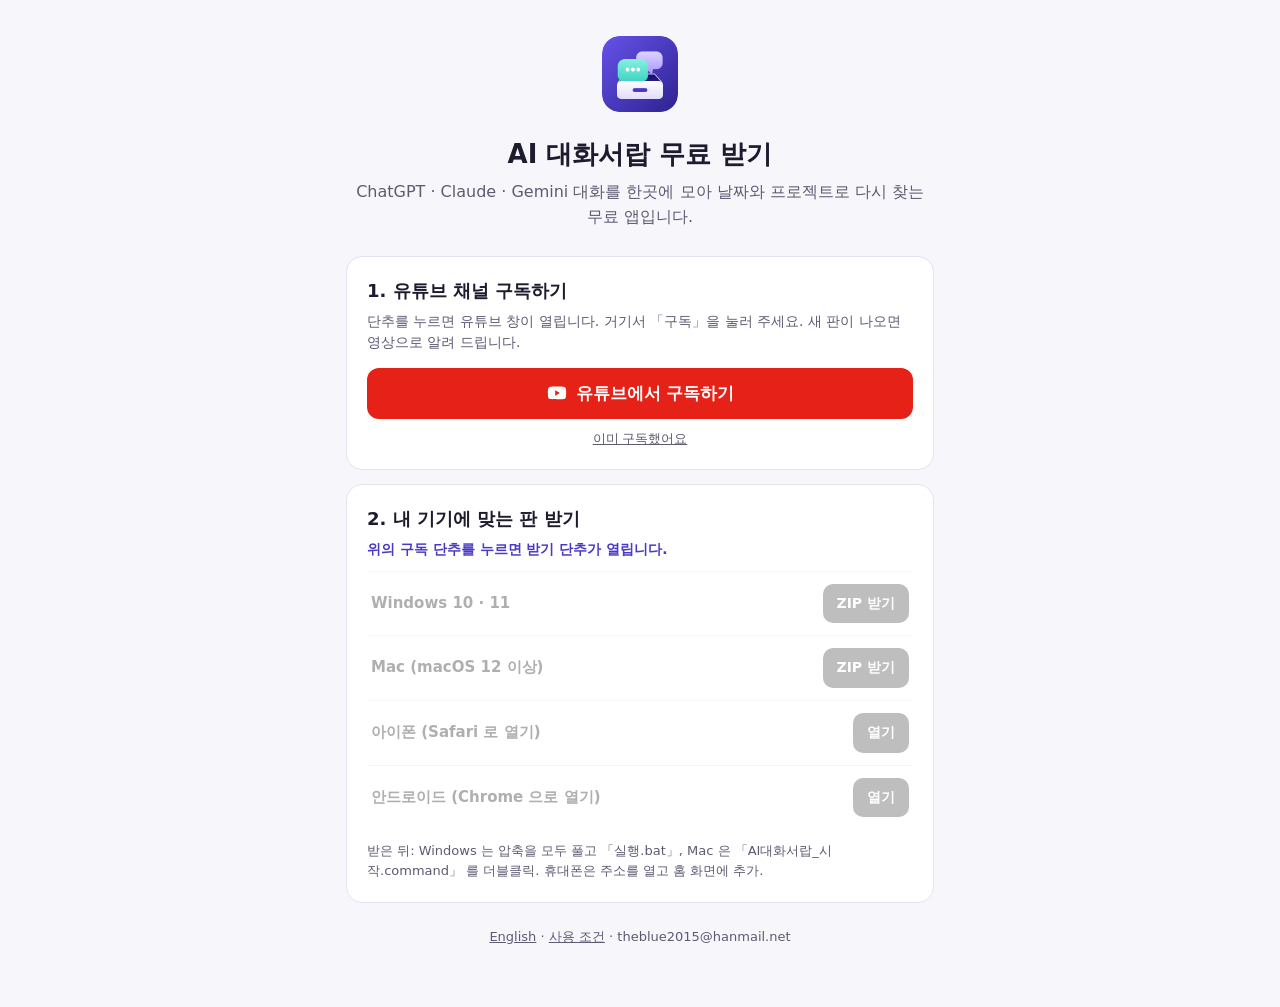
==== download/index.html @ 4c175b6f "Add subscribe-then-download pages and point README to them Co-Authored-By: Claude Opus 5.5 <noreply@" ====
<!doctype html>
<html lang="ko">
<head>
<meta charset="utf-8">
<meta name="viewport" content="width=device-width, initial-scale=1">
<title>AI 대화서랍 받기</title>
<link rel="icon" href="../logo.png">
<style>
:root{--ink:#1d1b2e;--sub:#5d5a72;--line:#e4e2ee;--brand:#493ac5;--bg:#f7f6fb;--card:#fff;--red:#e62117}
*{box-sizing:border-box}
body{margin:0;font-family:-apple-system,"Segoe UI","Malgun Gothic","Apple SD Gothic Neo",system-ui,sans-serif;background:var(--bg);color:var(--ink);line-height:1.55}
main{max-width:620px;margin:0 auto;padding:36px 16px 60px}
header{text-align:center}
header img{width:76px;height:76px;border-radius:18px}
h1{font-size:26px;margin:14px 0 6px}
.lead{color:var(--sub);margin:0 0 26px}
.card{background:var(--card);border:1px solid var(--line);border-radius:16px;padding:20px;margin:14px 0}
h2{font-size:18px;margin:0 0 6px}
.desc{color:var(--sub);font-size:14px;margin:0 0 14px}
.sub{display:flex;align-items:center;justify-content:center;gap:8px;width:100%;border:0;border-radius:12px;padding:14px;font-size:17px;font-weight:700;background:var(--red);color:#fff;cursor:pointer}
.sub svg{width:22px;height:22px}
.ghost{display:block;margin:10px auto 0;background:none;border:0;color:var(--sub);font-size:13px;text-decoration:underline;cursor:pointer}
.locked .row{opacity:.35;pointer-events:none;filter:grayscale(1)}
.lockmsg{font-size:14px;color:var(--brand);margin:0 0 10px;font-weight:600}
.ok{display:none;font-size:14px;color:#137333;font-weight:600;margin:0 0 10px}
.open .ok{display:block} .open .lockmsg{display:none}
.row{display:flex;align-items:center;justify-content:space-between;gap:10px;padding:12px 4px;border-top:1px solid var(--line)}
.row b{font-size:15px}
.row a{flex:none;text-decoration:none;background:var(--brand);color:#fff;border-radius:10px;padding:9px 14px;font-weight:700;font-size:14px}
.row.mine{background:#f1efff;border-radius:10px;border-top:0;padding:12px 10px}
.howto{font-size:13px;color:var(--sub);margin:12px 0 0}
footer{text-align:center;font-size:13px;color:var(--sub);margin-top:24px}
footer a{color:var(--sub)}
</style>
</head>
<body>
<main>
<header><img src="../logo.png" alt=""><h1>AI 대화서랍 무료 받기</h1><p class="lead">ChatGPT · Claude · Gemini 대화를 한곳에 모아 날짜와 프로젝트로 다시 찾는 무료 앱입니다.</p></header>
<section class="card">
<h2>1. 유튜브 채널 구독하기</h2>
<p class="desc">단추를 누르면 유튜브 창이 열립니다. 거기서 「구독」을 눌러 주세요. 새 판이 나오면 영상으로 알려 드립니다.</p>
<button class="sub" id="sub"><svg viewBox="0 0 24 24" fill="#fff"><path d="M21.6 7.2a2.5 2.5 0 0 0-1.8-1.8C18.2 5 12 5 12 5s-6.2 0-7.8.4A2.5 2.5 0 0 0 2.4 7.2 26 26 0 0 0 2 12a26 26 0 0 0 .4 4.8 2.5 2.5 0 0 0 1.8 1.8C5.8 19 12 19 12 19s6.2 0 7.8-.4a2.5 2.5 0 0 0 1.8-1.8A26 26 0 0 0 22 12a26 26 0 0 0-.4-4.8zM10 15V9l5.2 3z"/></svg>유튜브에서 구독하기</button>
<button class="ghost" id="already">이미 구독했어요</button>
</section>
<section class="card locked" id="dl">
<h2>2. 내 기기에 맞는 판 받기</h2>
<p class="lockmsg">위의 구독 단추를 누르면 받기 단추가 열립니다.</p>
<p class="ok">구독 고맙습니다. 받기 단추가 열렸습니다.</p>
<div id="rows">
<div class="row" data-os="win"><b>Windows 10 · 11</b><a href="https://github.com/dodobe1966-pixel/ai-chat-drawer/releases/download/v1.1/AI-Chat-Drawer_Windows_ko_v1.1.zip">ZIP 받기</a></div>
<div class="row" data-os="mac"><b>Mac (macOS 12 이상)</b><a href="https://github.com/dodobe1966-pixel/ai-chat-drawer/releases/download/v1.1/AI-Chat-Drawer_Mac_ko_v1.1.zip">ZIP 받기</a></div>
<div class="row" data-os="ios"><b>아이폰 (Safari 로 열기)</b><a href="../iphone/">열기</a></div>
<div class="row" data-os="android"><b>안드로이드 (Chrome 으로 열기)</b><a href="../phone/">열기</a></div>
</div>
<p class="howto">받은 뒤: Windows 는 압축을 모두 풀고 「실행.bat」, Mac 은 「AI대화서랍_시작.command」 를 더블클릭. 휴대폰은 주소를 열고 홈 화면에 추가.</p>
</section>
<footer><a href="../download-en/">English</a> · <a href="https://github.com/dodobe1966-pixel/ai-chat-drawer/blob/main/TERMS_ko.txt">사용 조건</a> · theblue2015@hanmail.net</footer>
</main>
<script>
(function(){
  var KEY='acd-subscribed', dl=document.getElementById('dl');
  function unlock(){dl.classList.remove('locked');dl.classList.add('open');try{localStorage.setItem(KEY,'1')}catch(e){}}
  try{if(localStorage.getItem(KEY)==='1')unlock()}catch(e){}
  document.getElementById('sub').onclick=function(){window.open('https://www.youtube.com/@aichatdrawer?sub_confirmation=1','_blank','noopener');setTimeout(unlock,1500)};
  document.getElementById('already').onclick=unlock;
  var ua=navigator.userAgent;
  var os=/iPhone|iPad|iPod/.test(ua)?'ios':/Android/.test(ua)?'android':/Mac/.test(ua)?'mac':/Win/.test(ua)?'win':'';
  var rows=document.getElementById('rows'), r=os&&rows.querySelector('[data-os="'+os+'"]');
  if(r){r.classList.add('mine');rows.insertBefore(r,rows.firstChild)}
})();
</script>
</body>
</html>
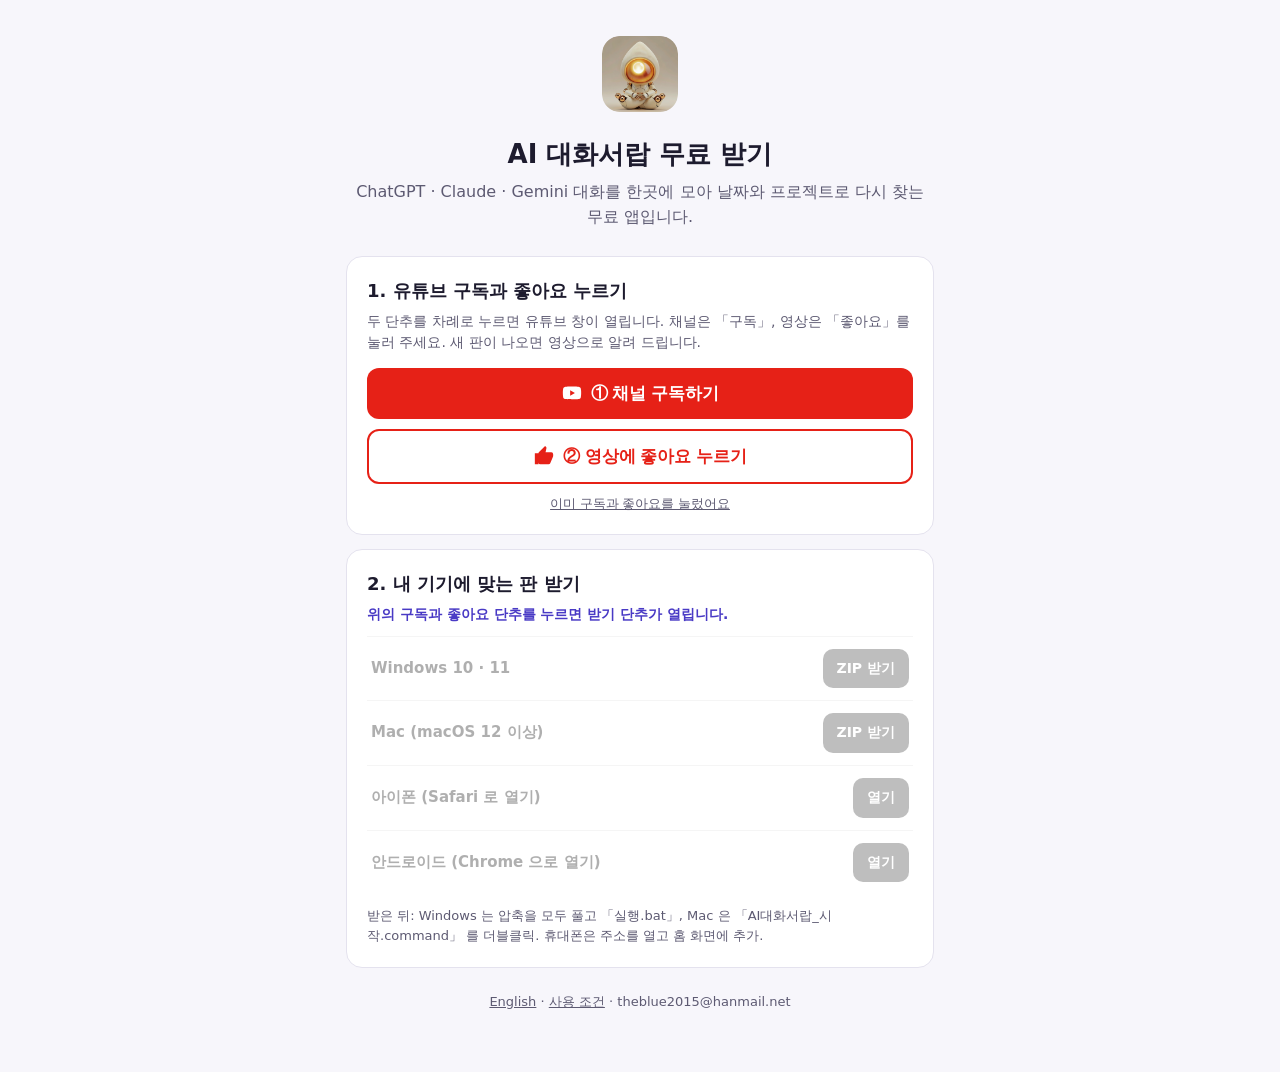
==== commit 878e6447: "Ask for a subscribe and a like before unlocking downloads Co-Authored-By: Claude Opus 5.5 <noreply@a" ====
--- a/download/index.html
+++ b/download/index.html
@@ -19,6 +19,10 @@
 .desc{color:var(--sub);font-size:14px;margin:0 0 14px}
 .sub{display:flex;align-items:center;justify-content:center;gap:8px;width:100%;border:0;border-radius:12px;padding:14px;font-size:17px;font-weight:700;background:var(--red);color:#fff;cursor:pointer}
 .sub svg{width:22px;height:22px}
+#acts{display:grid;gap:10px}
+.sub.like{background:#fff;color:var(--red);border:2px solid var(--red)}
+.sub.done{opacity:.55}
+.sub.done::after{content:" \2713";font-weight:900}
 .ghost{display:block;margin:10px auto 0;background:none;border:0;color:var(--sub);font-size:13px;text-decoration:underline;cursor:pointer}
 .locked .row{opacity:.35;pointer-events:none;filter:grayscale(1)}
 .lockmsg{font-size:14px;color:var(--brand);margin:0 0 10px;font-weight:600}
@@ -37,15 +41,18 @@
 <main>
 <header><img src="../logo.png" alt=""><h1>AI 대화서랍 무료 받기</h1><p class="lead">ChatGPT · Claude · Gemini 대화를 한곳에 모아 날짜와 프로젝트로 다시 찾는 무료 앱입니다.</p></header>
 <section class="card">
-<h2>1. 유튜브 채널 구독하기</h2>
-<p class="desc">단추를 누르면 유튜브 창이 열립니다. 거기서 「구독」을 눌러 주세요. 새 판이 나오면 영상으로 알려 드립니다.</p>
-<button class="sub" id="sub"><svg viewBox="0 0 24 24" fill="#fff"><path d="M21.6 7.2a2.5 2.5 0 0 0-1.8-1.8C18.2 5 12 5 12 5s-6.2 0-7.8.4A2.5 2.5 0 0 0 2.4 7.2 26 26 0 0 0 2 12a26 26 0 0 0 .4 4.8 2.5 2.5 0 0 0 1.8 1.8C5.8 19 12 19 12 19s6.2 0 7.8-.4a2.5 2.5 0 0 0 1.8-1.8A26 26 0 0 0 22 12a26 26 0 0 0-.4-4.8zM10 15V9l5.2 3z"/></svg>유튜브에서 구독하기</button>
-<button class="ghost" id="already">이미 구독했어요</button>
+<h2>1. 유튜브 구독과 좋아요 누르기</h2>
+<p class="desc">두 단추를 차례로 누르면 유튜브 창이 열립니다. 채널은 「구독」, 영상은 「좋아요」를 눌러 주세요. 새 판이 나오면 영상으로 알려 드립니다.</p>
+<div id="acts">
+<button class="sub" id="sub"><svg viewBox="0 0 24 24" fill="#fff"><path d="M21.6 7.2a2.5 2.5 0 0 0-1.8-1.8C18.2 5 12 5 12 5s-6.2 0-7.8.4A2.5 2.5 0 0 0 2.4 7.2 26 26 0 0 0 2 12a26 26 0 0 0 .4 4.8 2.5 2.5 0 0 0 1.8 1.8C5.8 19 12 19 12 19s6.2 0 7.8-.4a2.5 2.5 0 0 0 1.8-1.8A26 26 0 0 0 22 12a26 26 0 0 0-.4-4.8zM10 15V9l5.2 3z"/></svg>① 채널 구독하기</button>
+<button class="sub like" id="like"><svg viewBox="0 0 24 24" fill="#e62117"><path d="M2 21h4V9H2v12zm20-11a2 2 0 0 0-2-2h-6.3l1-4.6v-.3a1.5 1.5 0 0 0-.4-1L13.2 1 6.6 7.6A2 2 0 0 0 6 9v10a2 2 0 0 0 2 2h9a2 2 0 0 0 1.8-1.2l3-7.1c.1-.2.2-.5.2-.7v-2z"/></svg>② 영상에 좋아요 누르기</button>
+</div>
+<button class="ghost" id="already">이미 구독과 좋아요를 눌렀어요</button>
 </section>
 <section class="card locked" id="dl">
 <h2>2. 내 기기에 맞는 판 받기</h2>
-<p class="lockmsg">위의 구독 단추를 누르면 받기 단추가 열립니다.</p>
-<p class="ok">구독 고맙습니다. 받기 단추가 열렸습니다.</p>
+<p class="lockmsg">위의 구독과 좋아요 단추를 누르면 받기 단추가 열립니다.</p>
+<p class="ok">구독과 좋아요 고맙습니다. 받기 단추가 열렸습니다.</p>
 <div id="rows">
 <div class="row" data-os="win"><b>Windows 10 · 11</b><a href="https://github.com/dodobe1966-pixel/ai-chat-drawer/releases/download/v1.1/AI-Chat-Drawer_Windows_ko_v1.1.zip">ZIP 받기</a></div>
 <div class="row" data-os="mac"><b>Mac (macOS 12 이상)</b><a href="https://github.com/dodobe1966-pixel/ai-chat-drawer/releases/download/v1.1/AI-Chat-Drawer_Mac_ko_v1.1.zip">ZIP 받기</a></div>
@@ -61,7 +68,9 @@
   var KEY='acd-subscribed', dl=document.getElementById('dl');
   function unlock(){dl.classList.remove('locked');dl.classList.add('open');try{localStorage.setItem(KEY,'1')}catch(e){}}
   try{if(localStorage.getItem(KEY)==='1')unlock()}catch(e){}
-  document.getElementById('sub').onclick=function(){window.open('https://www.youtube.com/@aichatdrawer?sub_confirmation=1','_blank','noopener');setTimeout(unlock,1500)};
+  var did={};
+  function step(id,url){var b=document.getElementById(id);b.onclick=function(){window.open(url,'_blank','noopener');b.classList.add('done');did[id]=1;if(did.sub&&did.like)setTimeout(unlock,1500)}}
+  step('sub','https://www.youtube.com/@aichatdrawer?sub_confirmation=1');step('like','https://www.youtube.com/shorts/LjLct7jWhMY');
   document.getElementById('already').onclick=unlock;
   var ua=navigator.userAgent;
   var os=/iPhone|iPad|iPod/.test(ua)?'ios':/Android/.test(ua)?'android':/Mac/.test(ua)?'mac':/Win/.test(ua)?'win':'';
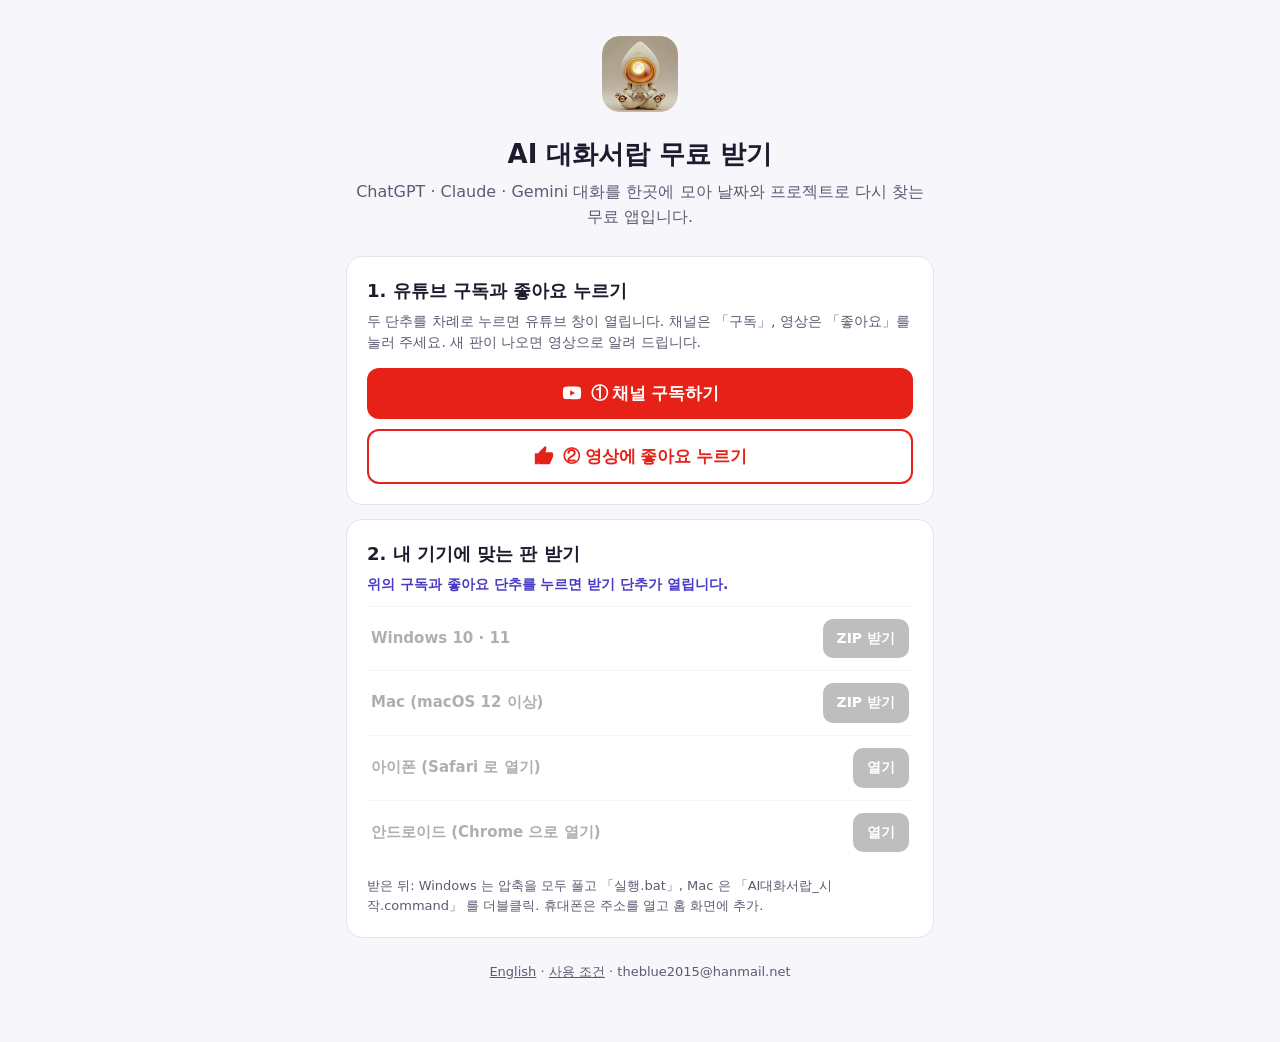
==== commit 77c52abb: "Remove the skip link so both buttons are needed Co-Authored-By: Claude Opus 5.5 <noreply@anthropic.c" ====
--- a/download/index.html
+++ b/download/index.html
@@ -46,9 +46,7 @@
 <div id="acts">
 <button class="sub" id="sub"><svg viewBox="0 0 24 24" fill="#fff"><path d="M21.6 7.2a2.5 2.5 0 0 0-1.8-1.8C18.2 5 12 5 12 5s-6.2 0-7.8.4A2.5 2.5 0 0 0 2.4 7.2 26 26 0 0 0 2 12a26 26 0 0 0 .4 4.8 2.5 2.5 0 0 0 1.8 1.8C5.8 19 12 19 12 19s6.2 0 7.8-.4a2.5 2.5 0 0 0 1.8-1.8A26 26 0 0 0 22 12a26 26 0 0 0-.4-4.8zM10 15V9l5.2 3z"/></svg>① 채널 구독하기</button>
 <button class="sub like" id="like"><svg viewBox="0 0 24 24" fill="#e62117"><path d="M2 21h4V9H2v12zm20-11a2 2 0 0 0-2-2h-6.3l1-4.6v-.3a1.5 1.5 0 0 0-.4-1L13.2 1 6.6 7.6A2 2 0 0 0 6 9v10a2 2 0 0 0 2 2h9a2 2 0 0 0 1.8-1.2l3-7.1c.1-.2.2-.5.2-.7v-2z"/></svg>② 영상에 좋아요 누르기</button>
-</div>
-<button class="ghost" id="already">이미 구독과 좋아요를 눌렀어요</button>
-</section>
+</div></section>
 <section class="card locked" id="dl">
 <h2>2. 내 기기에 맞는 판 받기</h2>
 <p class="lockmsg">위의 구독과 좋아요 단추를 누르면 받기 단추가 열립니다.</p>
@@ -70,9 +68,7 @@
   try{if(localStorage.getItem(KEY)==='1')unlock()}catch(e){}
   var did={};
   function step(id,url){var b=document.getElementById(id);b.onclick=function(){window.open(url,'_blank','noopener');b.classList.add('done');did[id]=1;if(did.sub&&did.like)setTimeout(unlock,1500)}}
-  step('sub','https://www.youtube.com/@aichatdrawer?sub_confirmation=1');step('like','https://www.youtube.com/shorts/LjLct7jWhMY');
-  document.getElementById('already').onclick=unlock;
-  var ua=navigator.userAgent;
+  step('sub','https://www.youtube.com/@aichatdrawer?sub_confirmation=1');step('like','https://www.youtube.com/shorts/LjLct7jWhMY');  var ua=navigator.userAgent;
   var os=/iPhone|iPad|iPod/.test(ua)?'ios':/Android/.test(ua)?'android':/Mac/.test(ua)?'mac':/Win/.test(ua)?'win':'';
   var rows=document.getElementById('rows'), r=os&&rows.querySelector('[data-os="'+os+'"]');
   if(r){r.classList.add('mine');rows.insertBefore(r,rows.firstChild)}
